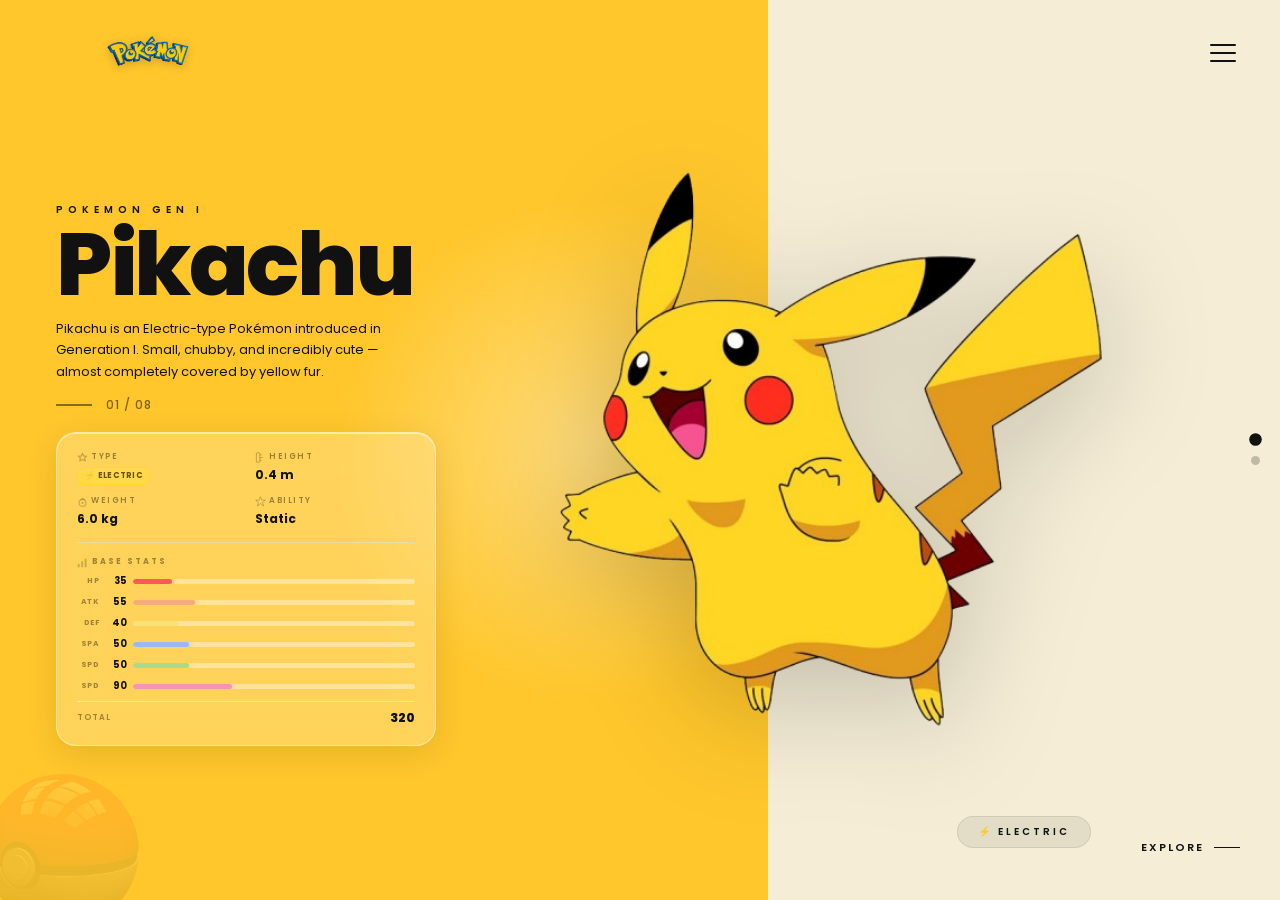
==== index.html @ 6c38ebf1 "Rename pokemon.html → index.html, pokemon.css → style.css" ====
<!DOCTYPE html>
<html lang="en">
<head>
    <meta charset="UTF-8">
    <meta name="viewport" content="width=device-width, initial-scale=1.0">
    <title>Pokemon Gen I</title>

    <link rel="preconnect" href="https://fonts.googleapis.com">
    <link rel="preconnect" href="https://fonts.gstatic.com" crossorigin>
    <link href="https://fonts.googleapis.com/css2?family=Poppins:wght@400;500;600;700;800&display=swap" rel="stylesheet">
    <link rel="stylesheet" href="style.css">
</head>
<body>

    <nav class="scroll-nav" aria-label="Page navigation">
        <button class="snav-dot active" data-slide="0" aria-label="Pikachu"></button>
        <button class="snav-dot"        data-slide="1" aria-label="Charizard"></button>
    </nav>

    <div class="scroll-container" id="scrollContainer">


        <!-- ===================================================
             SLIDE 1 — PIKACHU
        ==================================================== -->
        <div class="slide slide-pikachu" id="slide0">
            <div class="page">

                <!-- ---- LEFT PANEL ---- -->
                <section class="left-panel lp-yellow" aria-label="Pikachu information">

                    <div class="pokemon-logo anim-logo">
                        <img src="assets/pokemonlogo.png" alt="Pokemon" width="200" height="52">
                    </div>

                    <p  class="gen-label  anim-up" style="--d:.38s">Pokemon Gen I</p>
                    <h1 class="pokemon-name anim-up" data-text="Pikachu" style="--d:.50s">Pikachu</h1>
                    <p  class="pokemon-desc anim-up" style="--d:.62s">
                        Pikachu is an Electric-type Pokémon introduced in Generation I.
                        Small, chubby, and incredibly cute — almost completely covered
                        by yellow fur.
                    </p>

                    <div class="counter anim-up" style="--d:.74s" aria-label="Card 1 of 8">
                        <div class="counter-line"></div>
                        <span class="counter-text">01 / 08</span>
                    </div>

                    <!-- STATS SECTION -->
                    <div class="stats-section anim-up" style="--d:.86s" aria-label="Pikachu stats">

                        <!-- quick info grid -->
                        <div class="sq-grid">
                            <div class="sq-item">
                                <span class="sq-label">
                                    <svg width="11" height="11" viewBox="0 0 16 16" fill="none" aria-hidden="true">
                                        <path d="M8 2L10 6H14L11 9L12 13L8 11L4 13L5 9L2 6H6Z" stroke="currentColor" stroke-width="1.8" stroke-linejoin="round"/>
                                    </svg>
                                    Type
                                </span>
                                <div class="sq-types">
                                    <span class="type-pill pill-electric">⚡ Electric</span>
                                </div>
                            </div>
                            <div class="sq-item">
                                <span class="sq-label">
                                    <svg width="11" height="11" viewBox="0 0 16 16" fill="none" aria-hidden="true">
                                        <rect x="2" y="1" width="5" height="14" rx="1.5" stroke="currentColor" stroke-width="1.6"/>
                                        <line x1="7" y1="4"  x2="10" y2="4"  stroke="currentColor" stroke-width="1.3"/>
                                        <line x1="7" y1="8"  x2="12" y2="8"  stroke="currentColor" stroke-width="1.3"/>
                                        <line x1="7" y1="12" x2="10" y2="12" stroke="currentColor" stroke-width="1.3"/>
                                    </svg>
                                    Height
                                </span>
                                <span class="sq-val">0.4 m</span>
                            </div>
                            <div class="sq-item">
                                <span class="sq-label">
                                    <svg width="11" height="11" viewBox="0 0 16 16" fill="none" aria-hidden="true">
                                        <circle cx="8" cy="10" r="5" stroke="currentColor" stroke-width="1.6"/>
                                        <path d="M5.5 5.5 Q8 2 10.5 5.5" stroke="currentColor" stroke-width="1.6" fill="none" stroke-linecap="round"/>
                                        <circle cx="8" cy="10" r="1.5" fill="currentColor"/>
                                    </svg>
                                    Weight
                                </span>
                                <span class="sq-val">6.0 kg</span>
                            </div>
                            <div class="sq-item">
                                <span class="sq-label">
                                    <svg width="11" height="11" viewBox="0 0 16 16" fill="none" aria-hidden="true">
                                        <polygon points="8,1 10,6 15,6 11,9.5 12.5,14.5 8,11 3.5,14.5 5,9.5 1,6 6,6" stroke="currentColor" stroke-width="1.4" stroke-linejoin="round" fill="none"/>
                                    </svg>
                                    Ability
                                </span>
                                <span class="sq-val">Static</span>
                            </div>
                        </div>

                        <!-- base stat bars -->
                        <div class="sc-divider"></div>

                        <div class="sb-header">
                            <svg width="11" height="11" viewBox="0 0 16 16" fill="none" aria-hidden="true">
                                <rect x="1" y="10" width="3" height="5" rx="1" fill="currentColor"/>
                                <rect x="6" y="6"  width="3" height="9" rx="1" fill="currentColor"/>
                                <rect x="11" y="2" width="3" height="13" rx="1" fill="currentColor"/>
                            </svg>
                            Base Stats
                        </div>

                        <div class="sb-list">
                            <div class="sb-row">
                                <span class="sb-lbl">HP</span>
                                <span class="sb-num">35</span>
                                <div class="sb-track">
                                    <div class="sb-fill" style="--pct:14%;--clr:#ff5959;--del:2.85s"></div>
                                </div>
                            </div>
                            <div class="sb-row">
                                <span class="sb-lbl">Atk</span>
                                <span class="sb-num">55</span>
                                <div class="sb-track">
                                    <div class="sb-fill" style="--pct:22%;--clr:#f5ac78;--del:3.00s"></div>
                                </div>
                            </div>
                            <div class="sb-row">
                                <span class="sb-lbl">Def</span>
                                <span class="sb-num">40</span>
                                <div class="sb-track">
                                    <div class="sb-fill" style="--pct:16%;--clr:#fae078;--del:3.15s"></div>
                                </div>
                            </div>
                            <div class="sb-row">
                                <span class="sb-lbl">SpA</span>
                                <span class="sb-num">50</span>
                                <div class="sb-track">
                                    <div class="sb-fill" style="--pct:20%;--clr:#9db7f5;--del:3.30s"></div>
                                </div>
                            </div>
                            <div class="sb-row">
                                <span class="sb-lbl">SpD</span>
                                <span class="sb-num">50</span>
                                <div class="sb-track">
                                    <div class="sb-fill" style="--pct:20%;--clr:#a7db8d;--del:3.45s"></div>
                                </div>
                            </div>
                            <div class="sb-row">
                                <span class="sb-lbl">Spd</span>
                                <span class="sb-num">90</span>
                                <div class="sb-track">
                                    <div class="sb-fill" style="--pct:35%;--clr:#fa92b2;--del:3.60s"></div>
                                </div>
                            </div>
                        </div>

                        <div class="sb-total">
                            <span>Total</span>
                            <strong>320</strong>
                        </div>

                    </div><!-- /stats-section -->

                    <div class="pokeball-watermark" aria-hidden="true">
                        <img src="assets/pokeball.png" alt="">
                    </div>

                    <div class="lightning-container" aria-hidden="true">
                        <div class="bolt" style="--dur:2.8s;--delay:4s;--tx:-30px;--ty:-60px;--tx2:-55px;--ty2:-105px;top:35%;right:32%;">
                            <svg width="20" height="34" viewBox="0 0 22 38" fill="none"><polygon points="14,0 4,20 11,20 8,38 20,14 12,14" fill="#fff" opacity="0.9"/></svg>
                        </div>
                        <div class="bolt" style="--dur:3.2s;--delay:5s;--tx:38px;--ty:-48px;--tx2:65px;--ty2:-86px;top:42%;right:24%;">
                            <svg width="14" height="26" viewBox="0 0 16 28" fill="none"><polygon points="10,0 3,14 8,14 6,28 15,10 9,10" fill="#ffe066" opacity="0.85"/></svg>
                        </div>
                        <div class="spark" style="--dur:2.1s;--delay:4.2s;--tx:-52px;--ty:-32px;top:38%;right:28%;"></div>
                        <div class="spark" style="--dur:2.6s;--delay:5.1s;--tx:42px;--ty:-50px;top:44%;right:22%;"></div>
                        <div class="spark" style="--dur:1.9s;--delay:5.8s;--tx:-38px;--ty:42px;top:50%;right:26%;"></div>
                    </div>

                </section>

                <!-- ---- RIGHT PANEL ---- -->
                <section class="right-panel rp-cream" aria-label="Pikachu illustration">

                    <button class="hamburger" aria-label="Open menu" aria-expanded="false">
                        <span></span><span></span><span></span>
                    </button>

                    <div class="pikachu-wrap">
                        <div class="electric-ring" aria-hidden="true"></div>
                        <div class="electric-ring" aria-hidden="true"></div>
                        <div class="ball-closed" aria-hidden="true"><img src="assets/pokeball.png" alt=""></div>
                        <div class="ball-open"   aria-hidden="true"><img src="assets/pokeballopen.png" alt=""></div>
                        <div class="ball-flash"  aria-hidden="true"></div>
                        <img class="pikachu-img" src="assets/Old_Pikachu.png"
                             alt="Pikachu — Electric-type Pokémon"
                             width="560" height="560" loading="eager">
                    </div>

                    <div class="type-badge anim-fadein" style="--d:2.6s">⚡ Electric</div>
                    <a class="explore-btn anim-fadein" href="#" style="--d:2.7s" aria-label="Explore Pikachu">Explore</a>

                </section>

            </div>
        </div><!-- /slide-pikachu -->


        <!-- ===================================================
             SLIDE 2 — CHARIZARD
        ==================================================== -->
        <div class="slide slide-charizard" id="slide1">
            <div class="page">

                <!-- ---- LEFT PANEL ---- -->
                <section class="left-panel lp-orange" aria-label="Charizard information">

                    <div class="pokemon-logo char-anim char-logo">
                        <img src="assets/pokemonlogo.png" alt="Pokemon" width="200" height="52">
                    </div>

                    <p  class="gen-label  char-anim char-t1">Pokemon Gen I</p>
                    <h1 class="pokemon-name char-anim char-t2" data-text="Charizard">Charizard</h1>
                    <p  class="pokemon-desc char-anim char-t3">
                        Charizard is a Fire/Flying-type Pokémon introduced in Generation I.
                        It flies in search of powerful opponents and breathes fire so intense
                        it melts anything.
                    </p>

                    <div class="counter char-anim char-t4" aria-label="Card 2 of 8">
                        <div class="counter-line"></div>
                        <span class="counter-text">02 / 08</span>
                    </div>

                    <!-- STATS SECTION — Charizard -->
                    <div class="stats-section char-anim char-t5" aria-label="Charizard stats">

                        <div class="sq-grid">
                            <div class="sq-item">
                                <span class="sq-label">
                                    <svg width="11" height="11" viewBox="0 0 16 16" fill="none" aria-hidden="true">
                                        <path d="M8 2L10 6H14L11 9L12 13L8 11L4 13L5 9L2 6H6Z" stroke="currentColor" stroke-width="1.8" stroke-linejoin="round"/>
                                    </svg>
                                    Type
                                </span>
                                <div class="sq-types">
                                    <span class="type-pill pill-fire">🔥 Fire</span>
                                    <span class="type-pill pill-flying">Flying</span>
                                </div>
                            </div>
                            <div class="sq-item">
                                <span class="sq-label">
                                    <svg width="11" height="11" viewBox="0 0 16 16" fill="none" aria-hidden="true">
                                        <rect x="2" y="1" width="5" height="14" rx="1.5" stroke="currentColor" stroke-width="1.6"/>
                                        <line x1="7" y1="4"  x2="10" y2="4"  stroke="currentColor" stroke-width="1.3"/>
                                        <line x1="7" y1="8"  x2="12" y2="8"  stroke="currentColor" stroke-width="1.3"/>
                                        <line x1="7" y1="12" x2="10" y2="12" stroke="currentColor" stroke-width="1.3"/>
                                    </svg>
                                    Height
                                </span>
                                <span class="sq-val">1.7 m</span>
                            </div>
                            <div class="sq-item">
                                <span class="sq-label">
                                    <svg width="11" height="11" viewBox="0 0 16 16" fill="none" aria-hidden="true">
                                        <circle cx="8" cy="10" r="5" stroke="currentColor" stroke-width="1.6"/>
                                        <path d="M5.5 5.5 Q8 2 10.5 5.5" stroke="currentColor" stroke-width="1.6" fill="none" stroke-linecap="round"/>
                                        <circle cx="8" cy="10" r="1.5" fill="currentColor"/>
                                    </svg>
                                    Weight
                                </span>
                                <span class="sq-val">90.5 kg</span>
                            </div>
                            <div class="sq-item">
                                <span class="sq-label">
                                    <svg width="11" height="11" viewBox="0 0 16 16" fill="none" aria-hidden="true">
                                        <polygon points="8,1 10,6 15,6 11,9.5 12.5,14.5 8,11 3.5,14.5 5,9.5 1,6 6,6" stroke="currentColor" stroke-width="1.4" stroke-linejoin="round" fill="none"/>
                                    </svg>
                                    Ability
                                </span>
                                <span class="sq-val">Blaze</span>
                            </div>
                        </div>

                        <div class="sc-divider"></div>

                        <div class="sb-header">
                            <svg width="11" height="11" viewBox="0 0 16 16" fill="none" aria-hidden="true">
                                <rect x="1" y="10" width="3" height="5" rx="1" fill="currentColor"/>
                                <rect x="6" y="6"  width="3" height="9" rx="1" fill="currentColor"/>
                                <rect x="11" y="2" width="3" height="13" rx="1" fill="currentColor"/>
                            </svg>
                            Base Stats
                        </div>

                        <div class="sb-list">
                            <div class="sb-row">
                                <span class="sb-lbl">HP</span>
                                <span class="sb-num">78</span>
                                <div class="sb-track">
                                    <div class="sb-fill char-bar" style="--pct:31%;--clr:#ff5959;--del:0.15s"></div>
                                </div>
                            </div>
                            <div class="sb-row">
                                <span class="sb-lbl">Atk</span>
                                <span class="sb-num">84</span>
                                <div class="sb-track">
                                    <div class="sb-fill char-bar" style="--pct:33%;--clr:#f5ac78;--del:0.30s"></div>
                                </div>
                            </div>
                            <div class="sb-row">
                                <span class="sb-lbl">Def</span>
                                <span class="sb-num">78</span>
                                <div class="sb-track">
                                    <div class="sb-fill char-bar" style="--pct:31%;--clr:#fae078;--del:0.45s"></div>
                                </div>
                            </div>
                            <div class="sb-row">
                                <span class="sb-lbl">SpA</span>
                                <span class="sb-num">109</span>
                                <div class="sb-track">
                                    <div class="sb-fill char-bar" style="--pct:43%;--clr:#9db7f5;--del:0.60s"></div>
                                </div>
                            </div>
                            <div class="sb-row">
                                <span class="sb-lbl">SpD</span>
                                <span class="sb-num">85</span>
                                <div class="sb-track">
                                    <div class="sb-fill char-bar" style="--pct:33%;--clr:#a7db8d;--del:0.75s"></div>
                                </div>
                            </div>
                            <div class="sb-row">
                                <span class="sb-lbl">Spd</span>
                                <span class="sb-num">100</span>
                                <div class="sb-track">
                                    <div class="sb-fill char-bar" style="--pct:39%;--clr:#fa92b2;--del:0.90s"></div>
                                </div>
                            </div>
                        </div>

                        <div class="sb-total">
                            <span>Total</span>
                            <strong>534</strong>
                        </div>

                    </div><!-- /stats-section char -->

                    <div class="pokeball-watermark" aria-hidden="true">
                        <img src="assets/pokeball.png" alt="">
                    </div>

                    <div class="fire-container" aria-hidden="true">
                        <div class="ember" style="--x:33%;--dur:2.4s;--delay:0.1s;--size:10px"></div>
                        <div class="ember" style="--x:40%;--dur:3.1s;--delay:0.5s;--size:7px"></div>
                        <div class="ember" style="--x:47%;--dur:2.7s;--delay:0.9s;--size:12px"></div>
                        <div class="ember" style="--x:54%;--dur:2.2s;--delay:0.3s;--size:8px"></div>
                        <div class="ember" style="--x:61%;--dur:3.0s;--delay:1.2s;--size:6px"></div>
                        <div class="ember" style="--x:29%;--dur:2.9s;--delay:0.7s;--size:9px"></div>
                        <div class="ember" style="--x:37%;--dur:2.1s;--delay:1.5s;--size:11px"></div>
                        <div class="ember" style="--x:52%;--dur:3.3s;--delay:0.4s;--size:7px"></div>
                    </div>

                </section>

                <!-- ---- RIGHT PANEL ---- -->
                <section class="right-panel rp-orange" aria-label="Charizard illustration">

                    <button class="hamburger" aria-label="Open menu" aria-expanded="false">
                        <span></span><span></span><span></span>
                    </button>

                    <div class="charizard-wrap">
                        <div class="fire-ring" aria-hidden="true"></div>
                        <div class="fire-ring" aria-hidden="true"></div>
                        <img class="charizard-img char-anim char-pokemon"
                             src="assets/charizard.png"
                             alt="Charizard — Fire and Flying-type Pokémon"
                             width="560" height="560" loading="lazy">
                    </div>

                    <div class="type-badge badge-fire char-anim char-badge">🔥 Fire · Flying</div>
                    <a class="explore-btn explore-dark char-anim char-explore" href="#" aria-label="Explore Charizard">Explore</a>

                </section>

            </div>
        </div><!-- /slide-charizard -->

    </div><!-- /scroll-container -->


    <script>
        const slides   = document.querySelectorAll('.slide');
        const snavDots = document.querySelectorAll('.snav-dot');

        const observer = new IntersectionObserver(entries => {
            entries.forEach(entry => {
                if (!entry.isIntersecting) return;

                const idx = [...slides].indexOf(entry.target);
                snavDots.forEach((d, i) => d.classList.toggle('active', i === idx));

                if (idx === 1 && !entry.target.dataset.animated) {
                    entry.target.dataset.animated = '1';
                    entry.target.querySelectorAll('.char-anim').forEach(el => el.classList.add('char-in'));

                    // fire charizard stat bars after card slides in
                    setTimeout(() => {
                        entry.target.querySelectorAll('.char-bar').forEach(b => b.classList.add('bar-run'));
                    }, 750);
                }
            });
        }, { threshold: 0.5 });

        slides.forEach(s => observer.observe(s));

        snavDots.forEach(btn => {
            btn.addEventListener('click', () => {
                slides[parseInt(btn.dataset.slide)].scrollIntoView({ behavior: 'smooth' });
            });
        });

        document.querySelectorAll('.hamburger').forEach(hamburger => {
            let open = false;
            hamburger.addEventListener('click', () => {
                open = !open;
                const [s1, s2, s3] = hamburger.querySelectorAll('span');
                s1.style.transform = open ? 'translateY(8px) rotate(45deg)'   : '';
                s2.style.opacity   = open ? '0'                                : '';
                s3.style.transform = open ? 'translateY(-8px) rotate(-45deg)' : '';
                hamburger.setAttribute('aria-expanded', open);
            });
        });
    </script>

</body>
</html>
---- style.css ----
/* ============================================
   POKEMON PAGE — pokemon.css
   ============================================ */

*, *::before, *::after { margin: 0; padding: 0; box-sizing: border-box; }

:root {
    --yellow:      #FFC72C;
    --cream:       #F5EDD6;
    --orange:      #FF6B35;
    --orange-deep: #E84B0A;
    --peach:       #FFF0E8;
    --black:       #111111;
    --spring: cubic-bezier(0.34, 1.56, 0.64, 1);
    --ease-o: cubic-bezier(0.22, 1, 0.36, 1);
}

html, body {
    font-family: 'Poppins', sans-serif;
    width: 100%; height: 100%;
    overflow: hidden;
}


/* =============================================
   SCROLL CONTAINER
============================================= */

.scroll-container {
    height: 100vh;
    overflow-y: scroll;
    scroll-snap-type: y mandatory;
    scroll-behavior: smooth;
    -webkit-overflow-scrolling: touch;
    scrollbar-width: none;
}
.scroll-container::-webkit-scrollbar { display: none; }

.slide {
    height: 100vh;
    scroll-snap-align: start;
    scroll-snap-stop: always;
    position: relative;
    overflow: hidden;
}

.page { width: 100%; height: 100%; display: flex; }


/* =============================================
   FIXED SCROLL NAV DOTS
============================================= */

.scroll-nav {
    position: fixed;
    right: 20px;
    top: 50%;
    transform: translateY(-50%);
    z-index: 1000;
    display: flex;
    flex-direction: column;
    gap: 12px;
}

.snav-dot {
    width: 9px; height: 9px;
    border-radius: 50%;
    border: none;
    background: rgba(0,0,0,0.22);
    cursor: pointer;
    transition: background 0.3s, transform 0.3s;
    padding: 0;
}

.snav-dot.active { background: var(--black); transform: scale(1.4); }


/* =============================================
   SHARED PANEL BASE
============================================= */

.left-panel {
    width: 60%;
    height: 100%;
    position: relative;
    display: flex;
    flex-direction: column;
    justify-content: center;
    padding: 80px 56px 32px;   /* top gives space for logo */
    overflow: hidden;
}

.right-panel {
    width: 40%;
    height: 100%;
    position: relative;
    display: flex;
    align-items: center;
    justify-content: center;
}

/* panel colours */
.lp-yellow { background: var(--yellow); }
.rp-cream  { background: var(--cream);  }
.lp-orange { background: var(--orange); }
.rp-orange { background: var(--peach);  }


/* =============================================
   SHARED TEXT ELEMENTS
============================================= */

.pokemon-logo {
    position: absolute;
    top: 28px; left: 48px;
}
.pokemon-logo img { height: 46px; object-fit: contain; filter: drop-shadow(0 2px 5px rgba(0,0,0,0.18)); }

.gen-label {
    font-size: 10px;
    font-weight: 600;
    letter-spacing: 5px;
    color: var(--black);
    text-transform: uppercase;
    opacity: 0.65;
    margin-bottom: 6px;
}

.pokemon-name {
    font-size: clamp(52px, 7.5vw, 88px);
    font-weight: 800;
    color: var(--black);
    line-height: 0.93;
    letter-spacing: -2.5px;
    margin-bottom: 12px;
    position: relative;
}

.pokemon-name::before,
.pokemon-name::after {
    content: attr(data-text);
    position: absolute; inset: 0;
    font-size: inherit; font-weight: 800;
    letter-spacing: -2.5px; opacity: 0;
}
.pokemon-name::before { color: #ff0044; clip-path: polygon(0 28%,100% 28%,100% 50%,0 50%); animation: glitch1 7s infinite 5s; }
.pokemon-name::after  { color: #00ccff; clip-path: polygon(0 58%,100% 58%,100% 76%,0 76%); animation: glitch2 7s infinite 5.5s; }

@keyframes glitch1 {
    0%,94%,100% { transform:translate(0);         opacity:0; }
    95%          { transform:translate(-4px, 1px);  opacity:0.7; }
    97%          { transform:translate(3px,-1px);   opacity:0.4; }
    98%          { transform:translate(0);          opacity:0; }
}
@keyframes glitch2 {
    0%,91%,100% { transform:translate(0);          opacity:0; }
    92%          { transform:translate(4px, 2px);   opacity:0.6; }
    94%          { transform:translate(-3px, 0);    opacity:0.35; }
    95%          { transform:translate(0);          opacity:0; }
}

.pokemon-desc {
    font-size: 13px;
    font-weight: 400;
    color: var(--black);
    line-height: 1.65;
    max-width: 330px;
    margin-bottom: 14px;
    opacity: 0.78;
}

.counter { display: flex; align-items: center; gap: 14px; margin-bottom: 18px; }
.counter-line { width: 36px; height: 1.5px; background: var(--black); opacity: 0.5; }
.counter-text { font-size: 12px; font-weight: 500; letter-spacing: 1px; color: var(--black); opacity: 0.55; }

/* pokeball watermark */
.pokeball-watermark {
    position: absolute; bottom: -90px; left: -70px;
    width: 280px; height: 280px;
    opacity: 0.09;
    animation: rotateSlow 22s linear infinite;
    pointer-events: none;
}
.pokeball-watermark img { width: 100%; height: 100%; object-fit: contain; }
@keyframes rotateSlow { to { transform: rotate(360deg); } }

/* hamburger */
.hamburger {
    position: absolute; top: 40px; right: 40px;
    display: flex; flex-direction: column; gap: 6px;
    cursor: pointer; background: none; border: none; padding: 4px;
}
.hamburger span { display: block; width: 26px; height: 2px; background: var(--black); border-radius: 2px; transition: transform 0.3s, opacity 0.3s; }

/* type badge (right panel bottom) */
.type-badge {
    position: absolute; bottom: 52px; left: 50%; transform: translateX(-50%);
    background: rgba(0,0,0,0.07); border: 1px solid rgba(0,0,0,0.08);
    border-radius: 24px; padding: 7px 20px;
    font-size: 10px; font-weight: 600; letter-spacing: 3px;
    text-transform: uppercase; color: var(--black); white-space: nowrap;
}
.badge-fire { background: rgba(232,75,10,0.1); border-color: rgba(232,75,10,0.22); color: var(--orange-deep); }

/* explore button */
.explore-btn {
    position: absolute; bottom: 44px; right: 40px;
    display: flex; align-items: center; gap: 10px;
    font-size: 11px; font-weight: 600; letter-spacing: 2px;
    text-transform: uppercase; color: var(--black); text-decoration: none;
}
.explore-btn::after { content: ''; width: 26px; height: 1.5px; background: currentColor; transition: width 0.3s; }
.explore-btn:hover::after { width: 44px; }
.explore-dark { color: var(--orange-deep); }


/* =============================================
   STATS SECTION — glassmorphism card
============================================= */

.stats-section {
    width: 380px;                              /* compact fixed width */
    background: rgba(255, 255, 255, 0.22);
    backdrop-filter: blur(18px);
    -webkit-backdrop-filter: blur(18px);
    border: 1px solid rgba(255, 255, 255, 0.45);
    border-radius: 20px;
    box-shadow:
        0 8px 32px rgba(0, 0, 0, 0.10),
        inset 0 1px 0 rgba(255,255,255,0.55);
    padding: 18px 20px;
}

/* quick info 2×2 grid */
.sq-grid {
    display: grid;
    grid-template-columns: 1fr 1fr;
    gap: 10px 18px;
    margin-bottom: 14px;
}

.sq-item { display: flex; flex-direction: column; gap: 3px; }

.sq-label {
    display: flex; align-items: center; gap: 3px;
    font-size: 8px; font-weight: 600;
    letter-spacing: 1.5px; text-transform: uppercase;
    color: rgba(0,0,0,0.4);
}
.sq-label svg { opacity: 0.55; flex-shrink: 0; }

.sq-val { font-size: 12px; font-weight: 700; color: var(--black); }

.sq-types { display: flex; flex-wrap: wrap; gap: 3px; margin-top: 1px; }

/* type pills */
.type-pill {
    display: inline-flex; align-items: center;
    font-size: 8px; font-weight: 700;
    letter-spacing: 0.3px; text-transform: uppercase;
    padding: 2px 7px; border-radius: 20px;
}
.pill-electric { background: rgba(255,230,50,0.35);  color: #6b4e00; border: 1px solid rgba(255,215,0,0.5); }
.pill-fire      { background: rgba(255,107,53,0.22);  color: #8c1f00; border: 1px solid rgba(255,107,53,0.45); }
.pill-flying    { background: rgba(168,144,240,0.22); color: #3a1a7a; border: 1px solid rgba(168,144,240,0.45); }

/* divider line between quick info and bars */
.sc-divider {
    height: 1px;
    background: rgba(255,255,255,0.5);
    border-bottom: 1px solid rgba(0,0,0,0.06);
    margin: 13px 0;
}

/* base stats header */
.sb-header {
    display: flex; align-items: center; gap: 4px;
    font-size: 8px; font-weight: 700;
    letter-spacing: 2px; text-transform: uppercase;
    color: rgba(0,0,0,0.38);
    margin-bottom: 6px;
}
.sb-header svg { opacity: 0.5; }

/* stat bar rows */
.sb-list { display: flex; flex-direction: column; gap: 7px; }

.sb-row { display: flex; align-items: center; gap: 6px; }

.sb-lbl {
    font-size: 7.5px; font-weight: 700;
    text-transform: uppercase; letter-spacing: 0.3px;
    color: rgba(0,0,0,0.38);
    width: 22px; text-align: right; flex-shrink: 0;
}

.sb-num {
    font-size: 9.5px; font-weight: 700;
    color: var(--black);
    width: 22px; text-align: right; flex-shrink: 0;
}

.sb-track {
    flex: 1; height: 5px;
    background: rgba(255,255,255,0.38);
    border-radius: 3px; overflow: hidden;
}

/* pikachu bars — animate on page load */
.sb-fill {
    height: 100%; width: 0;
    border-radius: 3px;
    background: var(--clr);
    box-shadow: 0 0 6px var(--clr);
    animation: barFill 0.9s var(--ease-o) var(--del) forwards;
}

/* charizard bars — paused until JS adds .bar-run */
.char-bar { animation-play-state: paused; }
.char-bar.bar-run { animation-play-state: running; animation-delay: var(--del); }

@keyframes barFill { to { width: var(--pct); } }

/* total row */
.sb-total {
    display: flex; justify-content: space-between; align-items: center;
    margin-top: 8px; padding-top: 7px;
    border-top: 1px solid rgba(255,255,255,0.45);
    font-size: 8px; font-weight: 600;
    letter-spacing: 1px; text-transform: uppercase;
    color: rgba(0,0,0,0.38);
}
.sb-total strong { font-size: 12px; font-weight: 800; color: var(--black); letter-spacing: 0; }


/* =============================================
   SLIDE 1 — PIKACHU LOAD ANIMATIONS
============================================= */

.slide-pikachu .page { opacity: 0; animation: fadeIn 0.45s var(--ease-o) 0.1s forwards; }

/* yellow aura */
.lp-yellow::before {
    content: '';
    position: absolute; right: -80px; top: 50%; transform: translateY(-50%);
    width: 520px; height: 520px; border-radius: 50%;
    background: radial-gradient(circle, rgba(255,255,255,0.38) 0%, transparent 68%);
    animation: auraPulse 3.2s ease-in-out 2.6s infinite;
    pointer-events: none;
}

@keyframes auraPulse {
    0%,100% { transform: translateY(-50%) scale(1);    opacity: 0.5; }
    50%      { transform: translateY(-50%) scale(1.12); opacity: 1;   }
}

.anim-logo { opacity: 0; animation: slideDown 0.6s var(--ease-o) 0.3s forwards; }
.anim-up   { opacity: 0; animation: slideUp   0.6s var(--ease-o) var(--d,.4s) forwards; }
.anim-fadein { opacity: 0; animation: fadeIn  0.5s ease var(--d,.5s) forwards; }

/* lightning */
.lightning-container { position: absolute; inset: 0; pointer-events: none; z-index: 2; }

.bolt { position: absolute; opacity: 0; animation: boltFlash var(--dur) ease-out var(--delay) infinite; }
@keyframes boltFlash {
    0%   { opacity: 0; transform: translate(0,0) scale(1); }
    20%  { opacity: 0.9; }
    65%  { opacity: 0.3; transform: translate(var(--tx),var(--ty)) scale(0.4); }
    100% { opacity: 0;   transform: translate(var(--tx2),var(--ty2)) scale(0); }
}

.spark {
    position: absolute;
    width: 6px; height: 6px; border-radius: 50%;
    background: #fff;
    box-shadow: 0 0 8px 3px rgba(255,220,0,0.9);
    opacity: 0;
    animation: sparkFly var(--dur) ease-out var(--delay) infinite;
}
@keyframes sparkFly {
    0%  { opacity: 0; transform: translate(0,0) scale(1); }
    12% { opacity: 1; }
    100%{ opacity: 0; transform: translate(var(--tx),var(--ty)) scale(0); }
}

/* character slot */
.pikachu-wrap {
    position: absolute;
    left: -42%; top: 50%; transform: translateY(-50%);
    width: 560px; height: 560px;
    display: flex; align-items: center; justify-content: center;
}

.electric-ring {
    position: absolute; width: 390px; height: 390px;
    border-radius: 50%;
    border: 2px solid rgba(255,200,0,0.4);
    opacity: 0;
    animation: ringPulse 2.8s ease-in-out 2.6s infinite;
}
.electric-ring:nth-child(2) { width: 460px; height: 460px; border-color: rgba(255,200,0,0.18); animation-delay: 3.0s; animation-duration: 3.2s; }

@keyframes ringPulse { 0%,100%{transform:scale(0.95);opacity:0.7;} 50%{transform:scale(1.06);opacity:0.2;} }

/* pokeball entrance */
.ball-closed {
    position: absolute; width: 210px; height: 210px; opacity: 0;
    animation: ballScaleIn 0.6s var(--spring) 0.3s forwards, ballShake 0.45s ease-in-out 1.0s forwards, ballFadeOut 0.22s ease-in 1.5s forwards;
}
.ball-closed img { width:100%; height:100%; object-fit:contain; filter:drop-shadow(0 12px 36px rgba(200,30,30,0.5)); }

@keyframes ballScaleIn { 0%{opacity:0;transform:scale(0.04);} 65%{opacity:1;transform:scale(1.06);} 100%{opacity:1;transform:scale(1);} }
@keyframes ballShake   { 0%,100%{transform:scale(1) rotate(0);} 18%{transform:scale(1) rotate(-9deg);} 36%{transform:scale(1) rotate(9deg);} 54%{transform:scale(1) rotate(-6deg);} 72%{transform:scale(1) rotate(6deg);} }
@keyframes ballFadeOut { to{opacity:0;transform:scale(0.8);} }

.ball-open {
    position: absolute; width: 210px; height: 210px; opacity: 0; pointer-events: none;
    animation: openBallIn 0.28s var(--spring) 1.5s forwards, openBallOut 0.3s ease-in 1.9s forwards;
}
.ball-open img { width:100%;height:100%;object-fit:contain;filter:drop-shadow(0 0 38px rgba(255,220,50,0.95)); }

@keyframes openBallIn  { 0%{opacity:0;transform:scale(0.8);}  100%{opacity:1;transform:scale(1.08);} }
@keyframes openBallOut { to{opacity:0;transform:scale(1.35);} }

.ball-flash {
    position: absolute; width: 300px; height: 300px; border-radius: 50%;
    background: radial-gradient(circle, rgba(255,255,255,1) 0%, rgba(255,230,80,0.6) 35%, transparent 70%);
    opacity: 0; pointer-events: none;
    animation: flashBurst 0.55s ease-out 1.5s forwards;
}
@keyframes flashBurst { 0%{opacity:0;transform:scale(0.3);} 25%{opacity:1;transform:scale(0.8);} 100%{opacity:0;transform:scale(2);} }

.pikachu-img {
    position: absolute; width:100%; height:100%; object-fit:contain;
    opacity: 0;
    filter: drop-shadow(0 24px 56px rgba(0,0,0,0.2));
    animation: pikachuPopOut 0.75s var(--spring) 1.62s forwards, pikachuFloat 4.2s ease-in-out 2.6s infinite;
}
@keyframes pikachuPopOut { 0%{opacity:0;transform:translateY(120px) scale(0.15);} 55%{opacity:1;transform:translateY(-28px) scale(1.08);} 100%{opacity:1;transform:translateY(0) scale(1);} }
@keyframes pikachuFloat  { 0%,100%{transform:translateY(0) rotate(-1deg);} 50%{transform:translateY(-22px) rotate(1deg);} }


/* =============================================
   SLIDE 2 — CHARIZARD  (triggered by JS)
============================================= */

/* orange aura */
.lp-orange::before {
    content: '';
    position: absolute; right: -80px; top: 50%; transform: translateY(-50%);
    width: 520px; height: 520px; border-radius: 50%;
    background: radial-gradient(circle, rgba(255,255,255,0.22) 0%, transparent 68%);
    animation: auraPulse 3s ease-in-out infinite;
    pointer-events: none;
}

/* all char-anim elements start hidden */
.char-anim { opacity: 0; will-change: transform, opacity; }

.char-logo { transform: translateY(-16px); transition: opacity .55s var(--ease-o) .18s, transform .55s var(--ease-o) .18s; }
.char-t1   { transform: translateY(24px);  transition: opacity .55s var(--ease-o) .28s, transform .55s var(--ease-o) .28s; }
.char-t2   { transform: translateY(24px);  transition: opacity .6s  var(--ease-o) .38s, transform .6s  var(--ease-o) .38s; }
.char-t3   { transform: translateY(24px);  transition: opacity .6s  var(--ease-o) .48s, transform .6s  var(--ease-o) .48s; }
.char-t4   { transform: translateY(24px);  transition: opacity .55s var(--ease-o) .58s, transform .55s var(--ease-o) .58s; }
.char-t5   { transform: translateY(24px);  transition: opacity .6s  var(--ease-o) .68s, transform .6s  var(--ease-o) .68s; }

/* charizard swoops from right */
.char-pokemon {
    transform: translateX(160px) translateY(40px) rotate(12deg) scale(0.72);
    transition: opacity .85s var(--spring) .22s, transform .85s var(--spring) .22s;
}

.char-badge   { transition: opacity .5s ease .85s; }
.char-explore { transition: opacity .5s ease .95s; }

/* .char-in turns them all visible */
.char-in { opacity: 1 !important; transform: none !important; }

/* charizard float after landing */
.charizard-img.char-in { animation: charizardFloat 4s ease-in-out 1.1s infinite; }
@keyframes charizardFloat { 0%,100%{transform:translateY(0) rotate(-1.5deg);} 50%{transform:translateY(-20px) rotate(1.5deg);} }

/* charizard character wrap */
.charizard-wrap {
    position: absolute;
    left: -52%; top: 50%; transform: translateY(-50%);
    width: 720px; height: 720px;
    display: flex; align-items: center; justify-content: center;
}
.charizard-img { width:100%;height:100%;object-fit:contain;filter:drop-shadow(0 20px 56px rgba(232,75,10,0.3)); }

/* fire rings */
.fire-ring { position: absolute; width:390px;height:390px;border-radius:50%;border:2px solid rgba(255,107,53,0.45);animation:fireRingPulse 2.6s ease-in-out infinite; }
.fire-ring:nth-child(2){width:460px;height:460px;border-color:rgba(255,140,66,0.22);animation-delay:.4s;animation-duration:3s;}
@keyframes fireRingPulse{0%,100%{transform:scale(0.95);opacity:0.8;}50%{transform:scale(1.07);opacity:0.2;}}

/* fire embers */
.fire-container { position: absolute; inset: 0; pointer-events: none; z-index: 2; }
.ember {
    position: absolute; bottom: 18%; left: var(--x);
    width: var(--size); height: var(--size);
    border-radius: 50% 50% 30% 70% / 60% 40% 60% 40%;
    background: radial-gradient(circle at 40% 40%, #fff 0%, #FF8C42 40%, #E84B0A 100%);
    box-shadow: 0 0 6px 2px rgba(255,107,53,0.7);
    opacity: 0;
    animation: emberRise var(--dur) ease-out var(--delay) infinite;
}
@keyframes emberRise {
    0%   { opacity:0;   transform:translateY(0) scale(1) rotate(0deg); }
    15%  { opacity:0.9; }
    50%  { opacity:0.7; transform:translateY(-110px) scale(0.8) rotate(28deg); }
    100% { opacity:0;   transform:translateY(-270px) scale(0.3) rotate(78deg); }
}


/* =============================================
   SHARED KEYFRAMES
============================================= */

@keyframes slideUp   { from{opacity:0;transform:translateY(26px);} to{opacity:1;transform:translateY(0);} }
@keyframes slideDown { from{opacity:0;transform:translateY(-16px);}to{opacity:1;transform:translateY(0);} }
@keyframes fadeIn    { from{opacity:0;} to{opacity:1;} }


/* =============================================
   ACCESSIBILITY
============================================= */

@media (prefers-reduced-motion: reduce) {
    *,*::before,*::after { animation-duration:.01ms!important;animation-iteration-count:1!important;transition-duration:.01ms!important; }
}

:focus-visible { outline:2px solid var(--orange-deep);outline-offset:3px;border-radius:4px; }


/* =============================================
   RESPONSIVE
============================================= */

@media (max-width: 960px) {
    .slide { height: auto; min-height: 100vh; }
    .scroll-container { scroll-snap-type: none; overflow-y: auto; }
    .page { flex-direction: column; height: auto; }
    .left-panel  { width: 100%; height: auto; padding: 80px 28px 28px; }
    .right-panel { width: 100%; height: 260px; }
    .pikachu-wrap, .charizard-wrap { left:50%; top:-150px; transform:translateX(-50%); width:280px; height:280px; }
    .pokemon-name { font-size: 60px; }
    .scroll-nav { display: none; }
    .sq-grid { grid-template-columns: 1fr 1fr; }
}
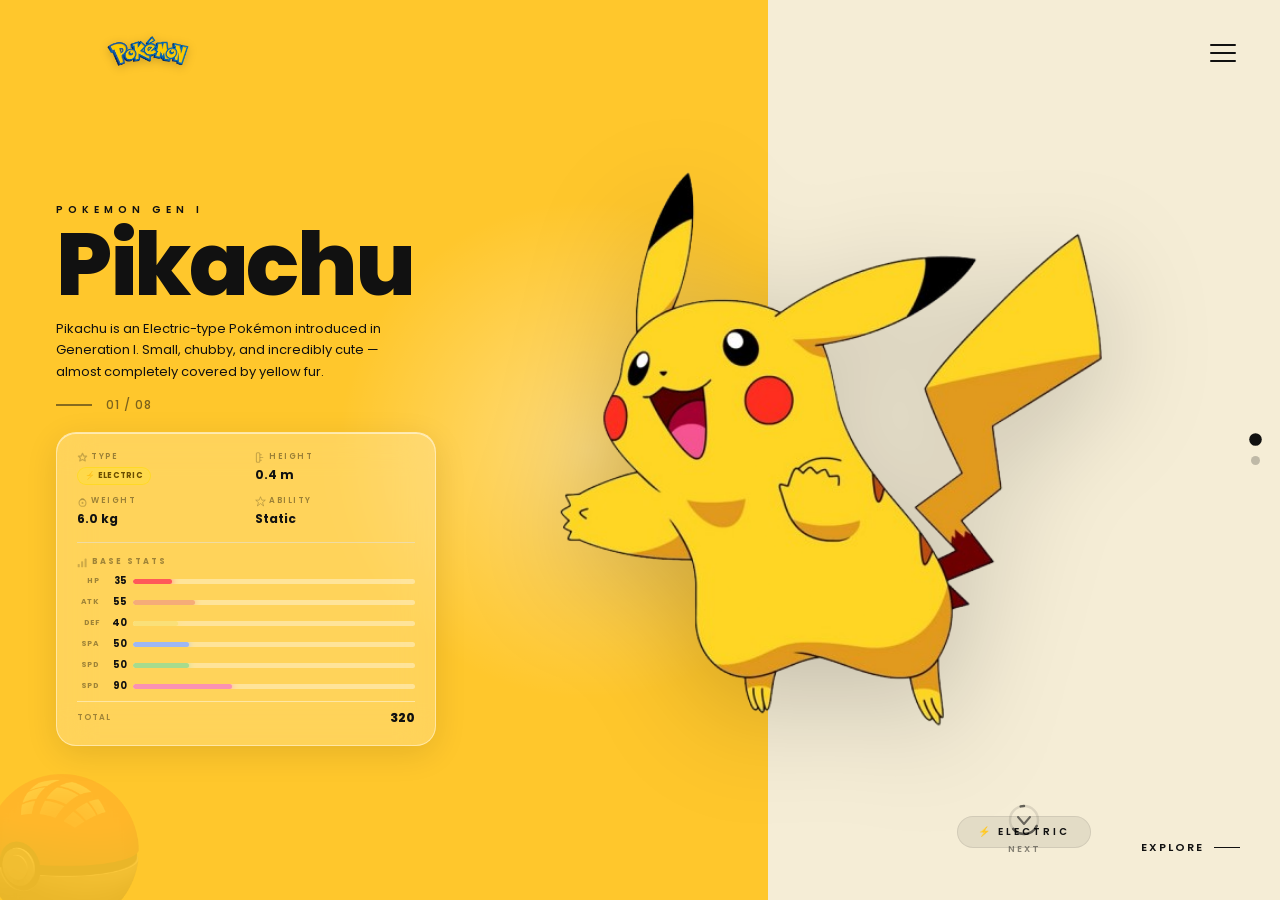
==== commit 00c55481: "Add auto-scroll countdown hint after slide 1 animations" ====
--- a/index.html
+++ b/index.html
@@ -199,6 +199,20 @@
                     <div class="type-badge anim-fadein" style="--d:2.6s">⚡ Electric</div>
                     <a class="explore-btn anim-fadein" href="#" style="--d:2.7s" aria-label="Explore Pikachu">Explore</a>
 
+                    <!-- auto-scroll countdown hint -->
+                    <div class="auto-scroll-hint anim-fadein" style="--d:4.6s" aria-hidden="true">
+                        <svg class="auto-scroll-ring" width="36" height="36" viewBox="0 0 36 36">
+                            <circle cx="18" cy="18" r="14" fill="none" stroke="rgba(0,0,0,0.1)" stroke-width="2.5"/>
+                            <circle cx="18" cy="18" r="14" fill="none" stroke="rgba(0,0,0,0.55)" stroke-width="2.5"
+                                    stroke-dasharray="28" stroke-dashoffset="28"
+                                    stroke-linecap="round"
+                                    transform="rotate(-90 18 18)"/>
+                            <!-- down chevron -->
+                            <polyline points="12,15 18,22 24,15" fill="none" stroke="rgba(0,0,0,0.55)" stroke-width="2" stroke-linecap="round" stroke-linejoin="round"/>
+                        </svg>
+                        <span>Next</span>
+                    </div>
+
                 </section>
 
             </div>
@@ -412,6 +426,47 @@
         }, { threshold: 0.5 });
 
         slides.forEach(s => observer.observe(s));
+
+        // ---- auto-scroll to Charizard after all slide-1 animations finish ----
+        // last animation completes at ~4.5s (stat bars), so scroll at 5.5s
+        // cancel immediately if user scrolls manually first
+        const container = document.getElementById('scrollContainer');
+        let userScrolled = false;
+
+        const cancelAutoScroll = () => { userScrolled = true; };
+        container.addEventListener('wheel',      cancelAutoScroll, { once: true });
+        container.addEventListener('touchstart', cancelAutoScroll, { once: true });
+        container.addEventListener('keydown',    cancelAutoScroll, { once: true });
+
+        // countdown ring progress
+        const ring = document.querySelector('.auto-scroll-ring circle');
+        const TOTAL = 5500; // ms to wait
+        let start = null;
+
+        function animateRing(ts) {
+            if (userScrolled) { hideHint(); return; }
+            if (!start) start = ts;
+            const pct = Math.min((ts - start) / TOTAL, 1);
+            if (ring) ring.style.strokeDashoffset = 28 * (1 - pct);
+            if (pct < 1) requestAnimationFrame(animateRing);
+        }
+
+        function hideHint() {
+            const hint = document.querySelector('.auto-scroll-hint');
+            if (hint) { hint.style.opacity = '0'; setTimeout(() => hint.remove(), 400); }
+        }
+
+        // start ring animation after page loads
+        setTimeout(() => {
+            if (!userScrolled) requestAnimationFrame(animateRing);
+        }, 100);
+
+        setTimeout(() => {
+            if (!userScrolled) {
+                hideHint();
+                slides[1].scrollIntoView({ behavior: 'smooth' });
+            }
+        }, TOTAL);
 
         snavDots.forEach(btn => {
             btn.addEventListener('click', () => {
--- a/style.css
+++ b/style.css
@@ -334,6 +334,41 @@
 
 
 /* =============================================
+   AUTO-SCROLL HINT
+============================================= */
+
+.auto-scroll-hint {
+    position: absolute;
+    bottom: 44px;
+    left: 50%;
+    transform: translateX(-50%);
+    display: flex;
+    flex-direction: column;
+    align-items: center;
+    gap: 5px;
+    cursor: pointer;
+    transition: opacity 0.4s ease;
+}
+
+.auto-scroll-hint span {
+    font-size: 9px;
+    font-weight: 600;
+    letter-spacing: 2px;
+    text-transform: uppercase;
+    color: rgba(0,0,0,0.45);
+}
+
+.auto-scroll-hint svg {
+    animation: hintBounce 1.4s ease-in-out infinite;
+}
+
+@keyframes hintBounce {
+    0%,100% { transform: translateY(0); }
+    50%      { transform: translateY(4px); }
+}
+
+
+/* =============================================
    SLIDE 1 — PIKACHU LOAD ANIMATIONS
 ============================================= */
 
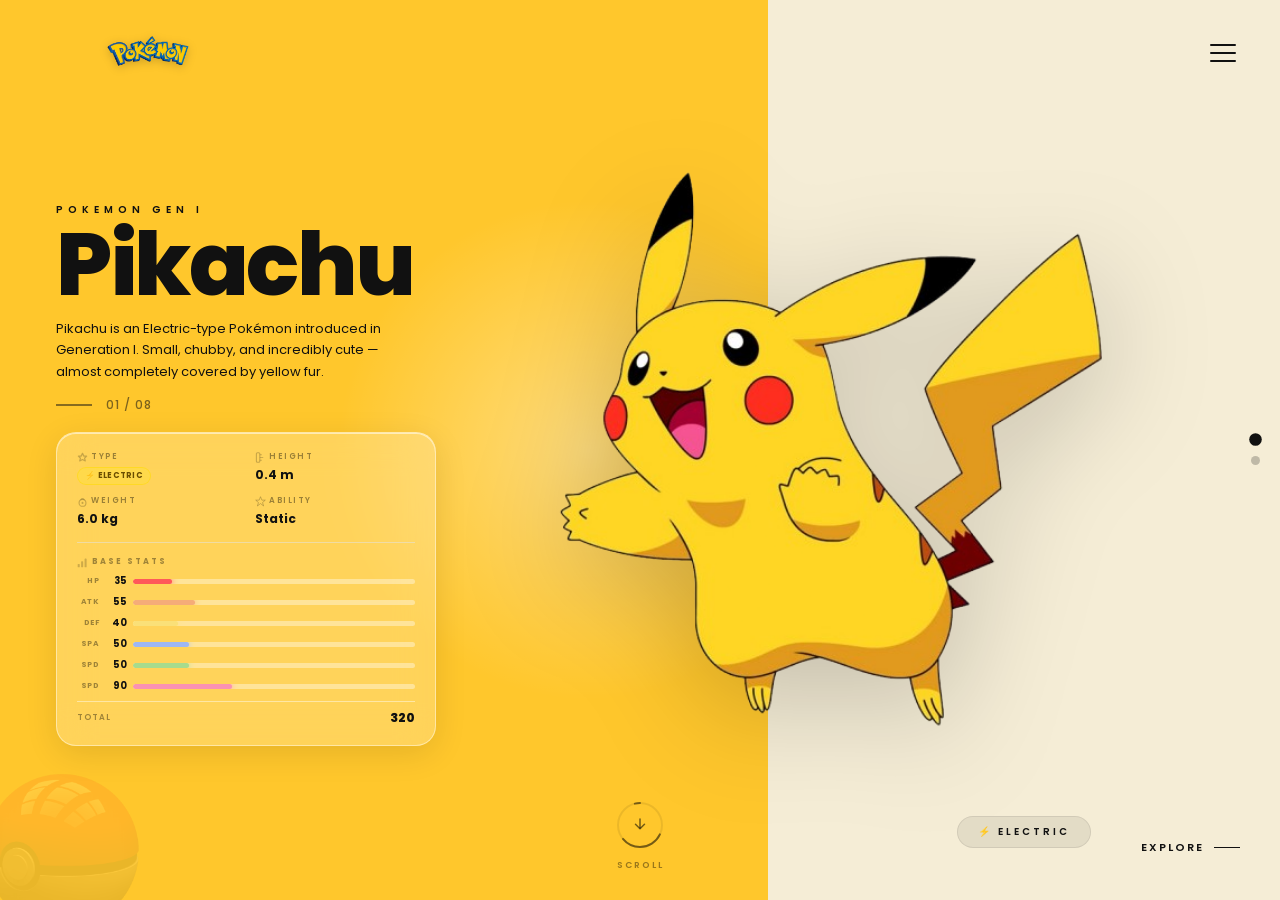
==== commit 171b225f: "Add scroll arrow with countdown ring at bottom of landing slide Co-Authored-By: Divyansh Sood <divya" ====
--- a/index.html
+++ b/index.html
@@ -199,23 +199,33 @@
                     <div class="type-badge anim-fadein" style="--d:2.6s">⚡ Electric</div>
                     <a class="explore-btn anim-fadein" href="#" style="--d:2.7s" aria-label="Explore Pikachu">Explore</a>
 
-                    <!-- auto-scroll countdown hint -->
-                    <div class="auto-scroll-hint anim-fadein" style="--d:4.6s" aria-hidden="true">
-                        <svg class="auto-scroll-ring" width="36" height="36" viewBox="0 0 36 36">
-                            <circle cx="18" cy="18" r="14" fill="none" stroke="rgba(0,0,0,0.1)" stroke-width="2.5"/>
-                            <circle cx="18" cy="18" r="14" fill="none" stroke="rgba(0,0,0,0.55)" stroke-width="2.5"
-                                    stroke-dasharray="28" stroke-dashoffset="28"
-                                    stroke-linecap="round"
-                                    transform="rotate(-90 18 18)"/>
-                            <!-- down chevron -->
-                            <polyline points="12,15 18,22 24,15" fill="none" stroke="rgba(0,0,0,0.55)" stroke-width="2" stroke-linecap="round" stroke-linejoin="round"/>
+
+                </section>
+
+            </div>
+
+            <!-- scroll arrow — bottom center of full slide -->
+            <div class="auto-scroll-hint" aria-hidden="true">
+                <div class="scroll-arrow-wrap">
+                    <!-- countdown ring -->
+                    <svg class="auto-scroll-ring" width="56" height="56" viewBox="0 0 56 56">
+                        <circle cx="28" cy="28" r="22" fill="none" stroke="rgba(0,0,0,0.08)" stroke-width="2"/>
+                        <circle cx="28" cy="28" r="22" fill="none" stroke="rgba(0,0,0,0.5)" stroke-width="2"
+                                stroke-dasharray="44" stroke-dashoffset="44"
+                                stroke-linecap="round"
+                                transform="rotate(-90 28 28)"/>
+                    </svg>
+                    <!-- arrow icon centred inside ring -->
+                    <div class="scroll-arrow-icon">
+                        <svg width="18" height="18" viewBox="0 0 24 24" fill="none">
+                            <line x1="12" y1="4" x2="12" y2="16" stroke="currentColor" stroke-width="2" stroke-linecap="round"/>
+                            <polyline points="6,11 12,17 18,11" fill="none" stroke="currentColor" stroke-width="2" stroke-linecap="round" stroke-linejoin="round"/>
                         </svg>
-                        <span>Next</span>
-                    </div>
-
-                </section>
-
+                    </div>
+                </div>
+                <span class="scroll-arrow-label">Scroll</span>
             </div>
+
         </div><!-- /slide-pikachu -->
 
 
@@ -447,7 +457,7 @@
             if (userScrolled) { hideHint(); return; }
             if (!start) start = ts;
             const pct = Math.min((ts - start) / TOTAL, 1);
-            if (ring) ring.style.strokeDashoffset = 28 * (1 - pct);
+            if (ring) ring.style.strokeDashoffset = 44 * (1 - pct);
             if (pct < 1) requestAnimationFrame(animateRing);
         }
 
--- a/style.css
+++ b/style.css
@@ -339,32 +339,57 @@
 
 .auto-scroll-hint {
     position: absolute;
-    bottom: 44px;
+    bottom: 28px;
     left: 50%;
     transform: translateX(-50%);
+    z-index: 10;
     display: flex;
     flex-direction: column;
     align-items: center;
-    gap: 5px;
+    gap: 6px;
+    opacity: 0;
+    animation: fadeHintIn 0.5s ease 4.6s forwards;
     cursor: pointer;
     transition: opacity 0.4s ease;
 }
 
-.auto-scroll-hint span {
+.scroll-arrow-wrap {
+    position: relative;
+    width: 56px;
+    height: 56px;
+    display: flex;
+    align-items: center;
+    justify-content: center;
+}
+
+.auto-scroll-ring {
+    position: absolute;
+    inset: 0;
+}
+
+.scroll-arrow-icon {
+    color: rgba(0,0,0,0.55);
+    animation: hintBounce 1.4s ease-in-out infinite;
+    display: flex;
+    align-items: center;
+    justify-content: center;
+}
+
+.scroll-arrow-label {
     font-size: 9px;
     font-weight: 600;
     letter-spacing: 2px;
     text-transform: uppercase;
-    color: rgba(0,0,0,0.45);
-}
-
-.auto-scroll-hint svg {
-    animation: hintBounce 1.4s ease-in-out infinite;
+    color: rgba(0,0,0,0.4);
+}
+
+@keyframes fadeHintIn {
+    to { opacity: 1; }
 }
 
 @keyframes hintBounce {
     0%,100% { transform: translateY(0); }
-    50%      { transform: translateY(4px); }
+    50%      { transform: translateY(5px); }
 }
 
 
